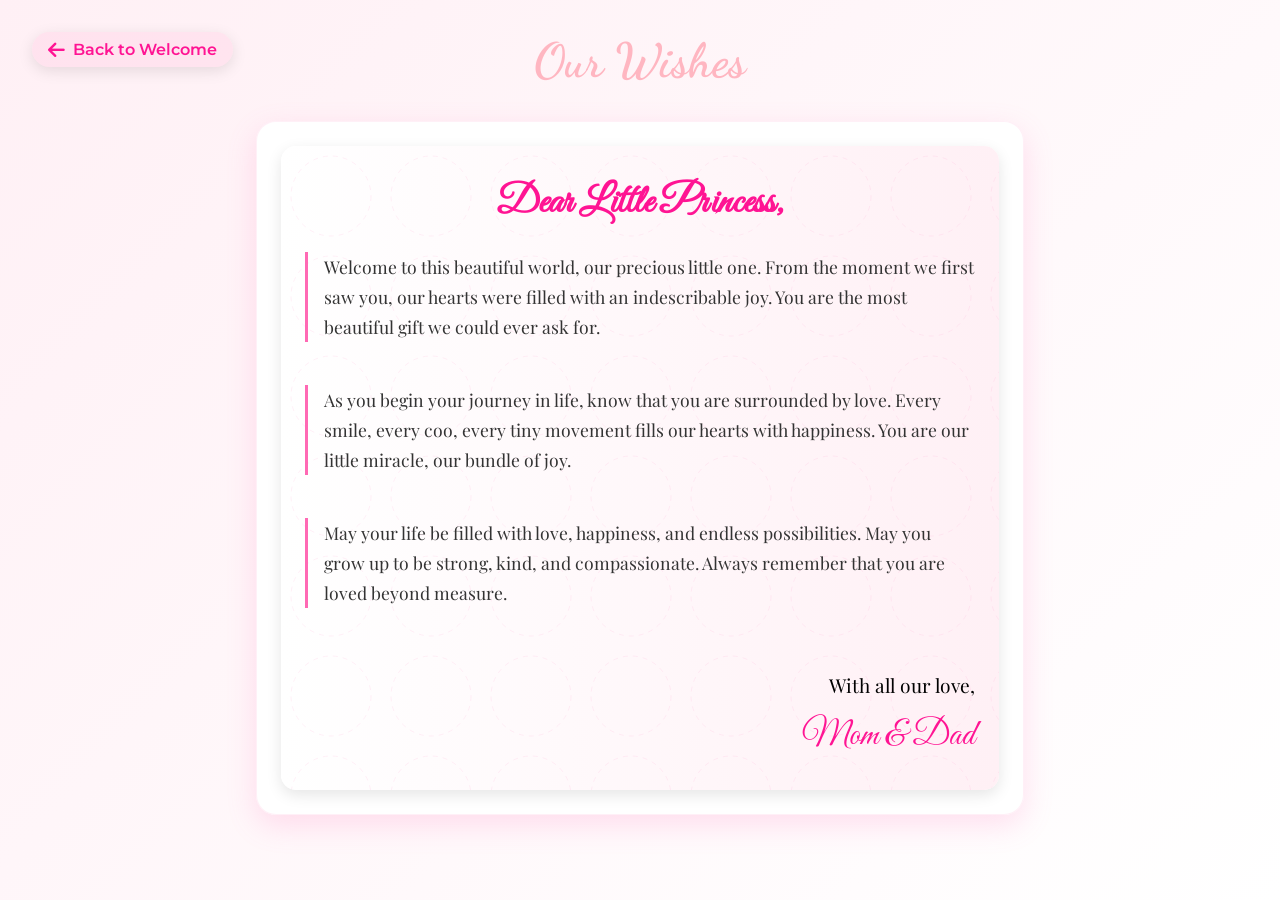
==== wishes.html @ c9c93df1 "fix" ====
<!DOCTYPE html>
<html lang="en">
<head>
    <meta charset="UTF-8">
    <meta name="viewport" content="width=device-width, initial-scale=1.0">
    <title>Our Wishes - Little Princess</title>
    <link rel="stylesheet" href="css/styles.css">
    <link href="https://fonts.googleapis.com/css2?family=Dancing+Script:wght@400;700&family=Great+Vibes&family=Montserrat:wght@300;400;600&family=Playfair+Display:wght@400;700&display=swap" rel="stylesheet">
    <link rel="stylesheet" href="https://cdnjs.cloudflare.com/ajax/libs/font-awesome/6.0.0/css/all.min.css">
</head>
<body>
    <div class="container">
        <div class="wishes-section">
            <div class="back-button">
                <a href="index.html">
                    <i class="fas fa-arrow-left"></i>
                    <span>Back to Welcome</span>
                </a>
            </div>
            <div class="wishes-header">
                <h2 class="section-title">Our Wishes</h2>
            </div>
            <div class="letter-container">
                <div class="letter">
                    <div class="letter-content">
                        <h2 class="letter-greeting">Dear Little Princess,</h2>
                        <div class="letter-text-container">
                            <p class="letter-text">Welcome to this beautiful world, our precious little one. From the moment we first saw you, our hearts were filled with an indescribable joy. You are the most beautiful gift we could ever ask for.</p>
                            <p class="letter-text">As you begin your journey in life, know that you are surrounded by love. Every smile, every coo, every tiny movement fills our hearts with happiness. You are our little miracle, our bundle of joy.</p>
                            <p class="letter-text">May your life be filled with love, happiness, and endless possibilities. May you grow up to be strong, kind, and compassionate. Always remember that you are loved beyond measure.</p>
                        </div>
                        <div class="letter-closing-container">
                            <p class="letter-closing">With all our love,</p>
                            <p class="letter-signature">Mom & Dad</p>
                        </div>
                    </div>
                </div>
            </div>
        </div>
    </div>
    
    <!-- Add celebration particles script -->
    <script src="js/script.js"></script>
</body>
</html>
---- css/styles.css ----
* {
    margin: 0;
    padding: 0;
    box-sizing: border-box;
}

:root {
    --primary-color: #ff69b4;
    --secondary-color: #ffb6c1;
    --accent-color: #ff1493;
    --text-color: #333;
    --light-pink: #fff0f5;
    --gradient-start: #ff69b4;
    --gradient-end: #ffb6c1;
}

body {
    margin: 0;
    padding: 0;
    font-family: 'Montserrat', sans-serif;
    background: linear-gradient(135deg, var(--light-pink), #fff);
    min-height: 100vh;
    overflow-x: hidden;
    position: relative;
}

/* Stars Background */
.stars, .twinkling {
    position: fixed;
    top: 0;
    left: 0;
    right: 0;
    bottom: 0;
    width: 100%;
    height: 100%;
    display: block;
    z-index: -1;
}

.stars {
    background: #000 url('https://www.transparenttextures.com/patterns/stardust.png') repeat;
    animation: moveStars 200s linear infinite;
}

.twinkling {
    background: transparent url('https://www.transparenttextures.com/patterns/twinkle.png') repeat;
    animation: moveTwinkling 100s linear infinite;
}

/* Sections */
.section {
    min-height: 100vh;
    padding: 4rem 2rem;
    display: flex;
    flex-direction: column;
    align-items: center;
    justify-content: center;
}

.section-title {
    font-family: 'Dancing Script', cursive;
    font-size: 3rem;
    color: var(--secondary-color);
    margin-bottom: 2rem;
    text-align: center;
}

/* Welcome Section */
.welcome-content {
    text-align: center;
    max-width: 800px;
    margin: 0 auto;
}

.welcome-header {
    margin-bottom: 3rem;
    position: relative;
}

.title {
    font-family: 'Playfair Display', serif;
    font-size: 4rem;
    color: var(--primary-color);
    margin-bottom: 1rem;
    text-shadow: 2px 2px 4px rgba(0, 0, 0, 0.1);
}

.subtitle {
    font-family: 'Dancing Script', cursive;
    font-size: 5rem;
    color: var(--secondary-color);
    margin-bottom: 2rem;
    text-shadow: 2px 2px 4px rgba(0, 0, 0, 0.1);
}

/* Improved Main Page Layout */
.summary-content {
    display: flex;
    align-items: center;
    justify-content: center;
    gap: 2rem;
    padding: 1.5rem;
    background: rgba(255, 255, 255, 0.7);
    border-radius: 15px;
    box-shadow: 0 5px 15px rgba(255, 105, 180, 0.1);
    margin-bottom: 2rem;
    flex-wrap: wrap;
}

.baby-icon {
    background: linear-gradient(135deg, var(--gradient-start), var(--gradient-end));
    width: 80px;
    height: 80px;
    border-radius: 50%;
    display: flex;
    align-items: center;
    justify-content: center;
    box-shadow: 0 5px 15px rgba(255, 105, 180, 0.3);
    animation: pulse 2s infinite;
}

.baby-icon i {
    font-size: 2.5rem;
    color: white;
}

.birth-details {
    display: flex;
    flex-direction: column;
    gap: 0.8rem;
}

.detail-item {
    display: flex;
    align-items: baseline;
    gap: 0.5rem;
    font-family: 'Montserrat', sans-serif;
}

.detail-label {
    font-weight: 600;
    color: var(--accent-color);
    font-size: 1.1rem;
}

.detail-value {
    font-size: 1.2rem;
    color: var(--text-color);
    font-weight: 500;
}

/* Blessings Section */
.blessings {
    display: flex;
    justify-content: center;
    gap: 2rem;
    margin: 3rem 0;
    flex-wrap: wrap;
}

.blessing-card {
    background: var(--accent-color);
    padding: 2rem;
    border-radius: 15px;
    text-align: center;
    max-width: 300px;
    transition: all 0.3s ease;
    position: relative;
    overflow: hidden;
}

.blessing-card:hover {
    transform: translateY(-5px);
    box-shadow: 0 10px 20px rgba(0, 0, 0, 0.1);
}

.blessing-card i {
    font-size: 2.5rem;
    color: var(--primary-color);
    margin-bottom: 1rem;
}

.blessing-card p {
    font-family: 'Dancing Script', cursive;
    font-size: 1.3rem;
    color: var(--secondary-color);
    line-height: 1.5;
}

/* Gallery Section */
.gallery-section {
    background: rgba(255, 255, 255, 0.9);
}

.photo-grid {
    display: grid;
    grid-template-columns: repeat(auto-fit, minmax(300px, 1fr));
    gap: 2rem;
    padding: 2rem;
    max-width: 1200px;
    margin: 0 auto;
}

.photo-wrapper {
    position: relative;
    width: 100%;
    height: 300px;
    overflow: hidden;
    border-radius: 15px;
    box-shadow: 0 10px 20px rgba(0, 0, 0, 0.1);
}

.photo-wrapper img {
    width: 100%;
    height: 100%;
    object-fit: cover;
    transition: transform 0.5s ease;
}

.photo-card:hover .photo-wrapper img {
    transform: scale(1.1);
}

.photo-card {
    position: relative;
    border-radius: 15px;
    overflow: hidden;
    cursor: pointer;
    transition: transform 0.3s ease, box-shadow 0.3s ease;
    box-shadow: 0 5px 15px rgba(0, 0, 0, 0.1);
}

.photo-card:hover {
    transform: translateY(-10px) scale(1.02);
    box-shadow: 0 12px 25px rgba(255, 105, 180, 0.3);
}

.photo-card img {
    width: 100%;
    height: 100%;
    object-fit: cover;
    display: block;
    transition: transform 0.3s ease;
}

.photo-card:hover img {
    transform: scale(1.1);
}

.photo-overlay {
    position: absolute;
    bottom: 0;
    left: 0;
    right: 0;
    background: linear-gradient(to top, rgba(0, 0, 0, 0.8), transparent);
    padding: 2rem;
    transform: translateY(100%);
    transition: transform 0.5s ease;
}

.photo-card:hover .photo-overlay {
    transform: translateY(0);
}

.photo-label {
    font-family: 'Great Vibes', cursive;
    font-size: 2rem;
    color: white;
    margin-bottom: 0.5rem;
}

.photo-description {
    font-family: 'Montserrat', sans-serif;
    font-size: 1.1rem;
    color: rgba(255, 255, 255, 0.9);
}

/* Wishes Section */
.wishes-container {
    display: grid;
    grid-template-columns: repeat(auto-fit, minmax(300px, 1fr));
    gap: 2rem;
    width: 100%;
    max-width: 1200px;
    margin: 0 auto;
}

.wish-card {
    background: white;
    padding: 2rem;
    border-radius: 15px;
    box-shadow: 0 10px 20px rgba(0, 0, 0, 0.1);
    transition: transform 0.3s ease;
}

.wish-card:hover {
    transform: translateY(-10px);
}

.wish-text {
    font-size: 1.2rem;
    margin-bottom: 1rem;
    font-style: italic;
}

.wish-author {
    text-align: right;
    color: var(--primary-color);
    font-weight: bold;
}

.add-wish {
    margin-top: 2rem;
    width: 100%;
    max-width: 600px;
}

.add-wish textarea,
.add-wish input {
    width: 100%;
    padding: 1rem;
    margin-bottom: 1rem;
    border: 2px solid var(--primary-color);
    border-radius: 10px;
    font-family: inherit;
}

.submit-btn {
    background: var(--primary-color);
    color: white;
    border: none;
    padding: 1rem 2rem;
    border-radius: 25px;
    cursor: pointer;
    transition: all 0.3s ease;
}

.submit-btn:hover {
    background: var(--secondary-color);
    transform: scale(1.05);
}

/* Animations */
@keyframes moveStars {
    from { background-position: 0 0; }
    to { background-position: -10000px 5000px; }
}

@keyframes moveTwinkling {
    from { background-position: 0 0; }
    to { background-position: -10000px 5000px; }
}

@keyframes fadeInDown {
    to {
        opacity: 1;
        transform: translateY(0);
    }
}

@keyframes scaleIn {
    to {
        opacity: 1;
        transform: scale(1);
    }
}

/* Floating Hearts */
.floating-hearts {
    position: fixed;
    top: 0;
    left: 0;
    width: 100%;
    height: 100%;
    pointer-events: none;
    z-index: -1;
}

.heart {
    position: absolute;
    width: 20px;
    height: 20px;
    background: var(--primary-color);
    transform: rotate(45deg);
    animation: floatHeart 15s linear infinite;
}

.heart:before,
.heart:after {
    content: '';
    width: 20px;
    height: 20px;
    background: var(--primary-color);
    border-radius: 50%;
    position: absolute;
}

.heart:before {
    left: -10px;
}

.heart:after {
    top: -10px;
}

@keyframes floatHeart {
    0% {
        transform: rotate(45deg) translateY(100vh) scale(0);
        opacity: 0;
    }
    20% {
        opacity: 1;
    }
    100% {
        transform: rotate(45deg) translateY(-100px) scale(1);
        opacity: 0;
    }
}

/* Navigation Cards */
.navigation-section {
    padding: 2rem;
}

.navigation-cards {
    display: flex;
    justify-content: center;
    gap: 2rem;
    margin-top: 2rem;
}

.nav-card {
    background: white;
    padding: 2rem;
    border-radius: 15px;
    box-shadow: 0 10px 20px rgba(0, 0, 0, 0.1);
    text-align: center;
    cursor: pointer;
    transition: all 0.3s ease;
    width: 200px;
}

.nav-card:hover {
    transform: translateY(-10px);
    background: var(--accent-color);
}

.nav-card i {
    font-size: 2.5rem;
    color: var(--primary-color);
    margin-bottom: 1rem;
}

.nav-card h3 {
    font-family: 'Dancing Script', cursive;
    color: var(--secondary-color);
    font-size: 1.5rem;
}

/* Back Button */
.back-button {
    position: fixed;
    top: 2rem;
    left: 2rem;
    z-index: 100;
}

.back-button a {
    display: flex;
    align-items: center;
    gap: 0.5rem;
    padding: 1rem 2rem;
    background: var(--primary-color);
    color: white;
    border-radius: 50px;
    text-decoration: none;
    font-family: 'Montserrat', sans-serif;
    font-weight: 600;
    transition: all 0.3s ease;
    box-shadow: 0 4px 15px rgba(0, 0, 0, 0.1);
}

.back-button a:hover {
    transform: translateX(-5px);
    background: var(--secondary-color);
}

.back-button i {
    font-size: 1.2rem;
}

/* Section Visibility */
.hidden {
    display: none;
}

/* Adjust Wishes Container */
.wishes-container {
    max-width: 600px;
    margin: 0 auto;
}

/* Main Card */
.main-card {
    background: rgba(255, 255, 255, 0.95);
    border-radius: 20px;
    box-shadow: 0 10px 30px rgba(255, 105, 180, 0.2);
    padding: 2rem;
    margin: 2rem auto;
    max-width: 800px;
    position: relative;
    z-index: 2;
    backdrop-filter: blur(10px);
    border: 1px solid rgba(255, 105, 180, 0.1);
    animation: fadeIn 1s ease-out;
}

@keyframes fadeIn {
    from {
        opacity: 0;
        transform: translateY(20px);
    }
    to {
        opacity: 1;
        transform: translateY(0);
    }
}

.card-header {
    background: linear-gradient(135deg, var(--gradient-start), var(--gradient-end));
    padding: 2rem;
    border-radius: 15px;
    text-align: center;
    margin-bottom: 2rem;
    position: relative;
    overflow: hidden;
}

.card-header::before {
    display: none;
}

.card-header .title {
    font-family: 'Great Vibes', cursive;
    font-size: 3.5rem;
    margin-bottom: 0.5rem;
    text-shadow: 2px 2px 4px rgba(0, 0, 0, 0.2);
}

.card-header .subtitle {
    font-family: 'Dancing Script', cursive;
    font-size: 2.5rem;
    opacity: 0.9;
}

.card-content {
    padding: 2rem;
}

/* Summary Section */
.summary-section {
    display: flex;
    align-items: center;
    gap: 2rem;
    padding: 2rem;
    background: var(--accent-color);
    border-radius: 20px;
    margin-bottom: 2rem;
}

.summary-icon {
    background: white;
    width: 80px;
    height: 80px;
    border-radius: 50%;
    display: flex;
    align-items: center;
    justify-content: center;
    box-shadow: 0 5px 15px rgba(0, 0, 0, 0.1);
}

.summary-icon i {
    font-size: 2.5rem;
    color: var(--primary-color);
}

.summary-details h3 {
    font-family: 'Great Vibes', cursive;
    font-size: 2rem;
    color: var(--primary-color);
    margin-bottom: 0.5rem;
}

.summary-details p {
    font-family: 'Montserrat', sans-serif;
    font-size: 1.2rem;
    color: var(--text-color);
    margin: 0.3rem 0;
}

/* Navigation Buttons */
.navigation-buttons {
    display: flex;
    justify-content: center;
    gap: 2rem;
    margin-top: 2rem;
}

.nav-button {
    background: linear-gradient(135deg, var(--gradient-start), var(--gradient-end));
    color: white;
    padding: 1rem 2rem;
    border-radius: 50px;
    text-decoration: none;
    font-weight: 600;
    transition: all 0.3s ease;
    display: flex;
    align-items: center;
    gap: 0.5rem;
    box-shadow: 0 4px 15px rgba(255, 105, 180, 0.3);
    animation: bounce 2s infinite;
}

@keyframes bounce {
    0%, 100% {
        transform: translateY(0);
    }
    50% {
        transform: translateY(-5px);
    }
}

.nav-button:hover {
    transform: translateY(-3px);
    box-shadow: 0 6px 20px rgba(255, 105, 180, 0.4);
}

/* Page-specific styles */
.welcome-section {
    min-height: 100vh;
    display: flex;
    flex-direction: column;
    justify-content: center;
    align-items: center;
    padding: 2rem;
}

.photo-gallery {
    min-height: 100vh;
    padding: 6rem 2rem 2rem;
}

.wishes-section {
    padding: 2rem;
    max-width: 800px;
    margin: 0 auto;
    position: relative;
    z-index: 2;
}

.letter-container {
    background: rgba(255, 255, 255, 0.95);
    border-radius: 20px;
    padding: 2rem;
    box-shadow: 0 10px 30px rgba(255, 105, 180, 0.2);
    backdrop-filter: blur(10px);
    border: 1px solid rgba(255, 105, 180, 0.1);
    animation: slideIn 1s ease-out;
}

@keyframes slideIn {
    from {
        opacity: 0;
        transform: translateX(-20px);
    }
    to {
        opacity: 1;
        transform: translateX(0);
    }
}

.letter {
    background: linear-gradient(to right, #fff, var(--light-pink));
    padding: 2rem;
    border-radius: 15px;
    box-shadow: 0 5px 15px rgba(0, 0, 0, 0.1);
    position: relative;
    overflow: hidden;
}

.letter::before {
    content: '';
    position: absolute;
    top: 0;
    left: 0;
    width: 100%;
    height: 100%;
    background: url('data:image/svg+xml,<svg xmlns="http://www.w3.org/2000/svg" width="100" height="100" viewBox="0 0 100 100"><circle cx="50" cy="50" r="40" fill="none" stroke="%23ff69b4" stroke-width="1" stroke-dasharray="5,5"/></svg>');
    opacity: 0.1;
    animation: rotate 20s linear infinite;
}

.letter-greeting {
    font-family: 'Great Vibes', cursive;
    color: var(--accent-color);
    font-size: 2.5rem;
    margin-bottom: 2rem;
    text-align: center;
    animation: fadeIn 1s ease-out;
}

.letter-text {
    font-family: 'Playfair Display', serif;
    font-size: 1.2rem;
    line-height: 1.8;
    color: var(--text-color);
    margin-bottom: 1.5rem;
    position: relative;
    padding-left: 1rem;
    border-left: 3px solid var(--primary-color);
    animation: fadeIn 1s ease-out 0.3s backwards;
}

.letter-closing-container {
    text-align: right;
    margin-top: 2rem;
    animation: fadeIn 1s ease-out 0.6s backwards;
}

.letter-signature {
    font-family: 'Dancing Script', cursive;
    font-size: 2rem;
    color: var(--accent-color);
    margin-top: 1rem;
}

/* Improved Wishes Page Layout */
.wishes-header {
    text-align: center;
    margin-bottom: 1.5rem;
}

.wishes-section {
    padding: 2rem 1rem;
}

.letter-container {
    margin: 0 auto;
    padding: 1.5rem;
}

.letter {
    padding: 2rem 1.5rem;
}

.letter-greeting {
    margin-bottom: 1.5rem;
}

.letter-text-container {
    display: flex;
    flex-direction: column;
    gap: 1.2rem;
}

.letter-text {
    padding-left: 1rem;
    font-size: 1.1rem;
    line-height: 1.7;
}

.letter-closing-container {
    margin-top: 2.5rem;
    text-align: right;
}

.letter-closing {
    font-family: 'Playfair Display', serif;
    font-size: 1.2rem;
    margin-bottom: 0.5rem;
}

.letter-signature {
    font-family: 'Great Vibes', cursive;
    font-size: 2.2rem;
    color: var(--accent-color);
}

/* Navigation Buttons Enhancement */
.nav-buttons {
    display: flex;
    justify-content: center;
    gap: 1rem;
    margin-top: 2rem;
}

.nav-button {
    background: linear-gradient(135deg, var(--gradient-start), var(--gradient-end));
    color: white;
    padding: 1rem 2rem;
    border-radius: 50px;
    text-decoration: none;
    font-weight: 600;
    transition: all 0.3s ease;
    display: flex;
    align-items: center;
    gap: 0.5rem;
    box-shadow: 0 4px 15px rgba(255, 105, 180, 0.3);
    animation: bounce 2s infinite;
}

@keyframes bounce {
    0%, 100% {
        transform: translateY(0);
    }
    50% {
        transform: translateY(-5px);
    }
}

.nav-button:hover {
    transform: translateY(-3px);
    box-shadow: 0 6px 20px rgba(255, 105, 180, 0.4);
}

/* Back Button Enhancement */
.back-button {
    margin-bottom: 2rem;
}

.back-button a {
    display: inline-flex;
    align-items: center;
    gap: 0.5rem;
    color: var(--accent-color);
    text-decoration: none;
    font-weight: 600;
    transition: all 0.3s ease;
    padding: 0.5rem 1rem;
    border-radius: 50px;
    background: rgba(255, 105, 180, 0.1);
}

.back-button a:hover {
    background: rgba(255, 105, 180, 0.2);
    transform: translateX(-5px);
}

/* Responsive Design */
@media (max-width: 768px) {
    /* General mobile improvements */
    body {
        background: linear-gradient(145deg, var(--light-pink), #fff);
    }
    
    .container {
        padding: 0;
    }
    
    /* Make cards fit better on mobile */
    .main-card, .wishes-section, .letter-container {
        margin: 1rem;
        padding: 1rem;
        border-radius: 15px;
        box-shadow: 0 5px 20px rgba(255, 105, 180, 0.3);
    }
    
    /* Header improvements for mobile */
    .card-header {
        padding: 1.5rem 1rem;
        border-radius: 10px;
        margin-bottom: 1.5rem;
    }
    
    .card-header .title {
        font-size: 2.2rem;
        line-height: 1.2;
    }
    
    .card-header .subtitle {
        font-size: 1.8rem;
    }
    
    /* Photo gallery mobile improvements */
    .photo-gallery {
        padding: 0 0 2rem;
    }
    
    .photo-grid {
        grid-template-columns: 1fr;
        gap: 1.5rem;
        padding: 1rem;
    }
    
    .photo-card {
        margin-bottom: 0;
        transform: none !important;
        box-shadow: 0 8px 25px rgba(255, 105, 180, 0.2);
    }
    
    .photo-wrapper {
        height: auto;
        max-height: 350px;
    }
    
    .photo-overlay {
        position: relative;
        transform: translateY(0);
        background: white;
        color: var(--text-color);
        padding: 1rem;
        border-radius: 0 0 15px 15px;
        border-top: 3px solid var(--primary-color);
    }
    
    .photo-label {
        color: var(--accent-color);
        font-size: 1.8rem;
        text-align: center;
        margin-bottom: 0.5rem;
    }
    
    .photo-description {
        color: var(--text-color);
        text-align: center;
        font-size: 1rem;
    }
    
    .section-title {
        font-size: 2.5rem;
        margin: 1rem 0 1.5rem;
        text-align: center;
        color: var(--accent-color);
    }
    
    .back-button {
        position: relative;
        top: 0;
        left: 0;
        margin: 1rem;
    }
}

/* Celebration Particles */
.particles {
    position: fixed;
    top: 0;
    left: 0;
    width: 100%;
    height: 100%;
    pointer-events: none;
    z-index: 1;
    overflow: hidden;
}

.particle {
    position: absolute;
    width: 8px;
    height: 8px;
    background: var(--primary-color);
    border-radius: 50%;
    opacity: 0.6;
    animation: fall 8s linear infinite;
    transform: translateY(-100vh);
}

@keyframes fall {
    0% {
        transform: translateY(-100vh) translateX(0);
        opacity: 0;
    }
    10% {
        opacity: 0.8;
    }
    90% {
        opacity: 0.8;
    }
    100% {
        transform: translateY(100vh) translateX(100px);
        opacity: 0;
    }
}

/* Ensure content stays above particles */
.main-card, .wishes-section, .gallery-section {
    position: relative;
    z-index: 2;
}

/* Fullscreen Modal for Gallery */
.modal {
    display: none;
    position: fixed;
    top: 0;
    left: 0;
    width: 100%;
    height: 100%;
    background-color: rgba(0, 0, 0, 0.9);
    z-index: 1000;
    justify-content: center;
    align-items: center;
    opacity: 0;
    transition: opacity 0.3s ease;
}

.modal.show {
    display: flex;
    opacity: 1;
}

.modal-content {
    position: relative;
    max-width: 90%;
    max-height: 90vh;
    margin: auto;
    display: flex;
    flex-direction: column;
    transition: transform 0.3s ease;
    transform: scale(0.95);
    animation: scaleIn 0.3s forwards;
}

@keyframes scaleIn {
    to {
        transform: scale(1);
    }
}

.modal-content img {
    max-width: 100%;
    max-height: 70vh;
    object-fit: contain;
    border-radius: 10px;
    box-shadow: 0 5px 20px rgba(0, 0, 0, 0.3);
}

.modal-caption {
    background: linear-gradient(135deg, var(--gradient-start), var(--gradient-end));
    color: white;
    padding: 15px 20px;
    border-radius: 0 0 10px 10px;
    margin-top: -5px;
    text-align: center;
}

.modal-caption h3 {
    font-family: 'Great Vibes', cursive;
    font-size: 2.5rem;
    margin-bottom: 10px;
}

.modal-caption p {
    font-family: 'Montserrat', sans-serif;
    font-size: 1.1rem;
    line-height: 1.5;
}

.close {
    position: absolute;
    top: -40px;
    right: 0;
    color: white;
    font-size: 35px;
    font-weight: bold;
    cursor: pointer;
    z-index: 1001;
    transition: transform 0.3s ease;
}

.close:hover {
    transform: rotate(90deg);
}

/* Mobile-specific Adjustments */
@media (max-width: 768px) {
    .modal-content {
        max-width: 95%;
    }
    
    .modal-content img {
        max-height: 60vh;
    }
    
    .modal-caption {
        padding: 10px;
    }
    
    .modal-caption h3 {
        font-size: 1.8rem;
    }
    
    .modal-caption p {
        font-size: 0.9rem;
    }
    
    .close {
        top: -30px;
        right: 0;
        font-size: 30px;
    }
}

/* Enhanced Animations and Effects */
.photo-wrapper::after {
    content: '';
    position: absolute;
    top: 0;
    left: 0;
    width: 100%;
    height: 100%;
    background: radial-gradient(circle at center, transparent 60%, rgba(255, 105, 180, 0.2));
    opacity: 0;
    transition: opacity 0.3s ease;
    pointer-events: none;
}

.photo-card:hover .photo-wrapper::after {
    opacity: 1;
}

/* Enhanced Full Screen Modal */
.modal.show {
    animation: fadeInBlur 0.3s forwards;
}

@keyframes fadeInBlur {
    from {
        opacity: 0;
        backdrop-filter: blur(0);
    }
    to {
        opacity: 1;
        backdrop-filter: blur(5px);
    }
}

.modal-content {
    transform: scale(0.9) translateY(20px);
    transition: transform 0.3s cubic-bezier(0.18, 0.89, 0.32, 1.28);
}

.modal.show .modal-content {
    transform: scale(1) translateY(0);
}

.modal-content img {
    border-radius: 10px 10px 0 0;
    transition: transform 0.5s ease;
}

.modal-caption {
    background: linear-gradient(135deg, var(--gradient-start), var(--gradient-end));
    padding: 15px 20px;
    border-radius: 0 0 10px 10px;
    position: relative;
    z-index: 1;
}

.modal-caption::before {
    content: '';
    position: absolute;
    top: 0;
    left: 0;
    width: 100%;
    height: 100%;
    background: url('data:image/svg+xml,<svg xmlns="http://www.w3.org/2000/svg" width="20" height="20" viewBox="0 0 20 20"><circle cx="10" cy="10" r="8" fill="none" stroke="white" stroke-width="0.5" stroke-opacity="0.2"/></svg>');
    opacity: 0.2;
    z-index: -1;
}

/* Touch-specific styles for mobile */
@media (hover: none) {
    .photo-overlay {
        transform: translateY(0);
        height: auto;
        max-height: 40%;
        bottom: 0;
    }
    
    .photo-card:active {
        transform: scale(0.98);
    }
}

/* Mobile Notice */
.mobile-notice {
    background: rgba(255, 105, 180, 0.1);
    border-radius: 10px;
    padding: 0.8rem 1rem;
    margin: 0 1rem 1.5rem;
    text-align: center;
    display: none;
}

.mobile-notice p {
    color: var(--accent-color);
    font-size: 0.9rem;
    margin: 0;
    display: flex;
    align-items: center;
    justify-content: center;
    gap: 0.5rem;
}

.mobile-notice i {
    font-size: 1.1rem;
}

/* Expand Icon for Photos */
.photo-icon {
    position: absolute;
    top: 10px;
    right: 10px;
    background: rgba(255, 255, 255, 0.7);
    width: 35px;
    height: 35px;
    border-radius: 50%;
    display: flex;
    align-items: center;
    justify-content: center;
    opacity: 0;
    transform: scale(0.8);
    transition: all 0.3s ease;
    z-index: 5;
}

.photo-icon i {
    color: var(--accent-color);
    font-size: 1rem;
}

.photo-card:hover .photo-icon {
    opacity: 1;
    transform: scale(1);
}

/* Heartbeat animation for modal images */
@keyframes heartbeat {
    0% {
        transform: scale(1);
    }
    5% {
        transform: scale(1.05);
    }
    10% {
        transform: scale(1);
    }
    15% {
        transform: scale(1.05);
    }
    20% {
        transform: scale(1);
    }
    100% {
        transform: scale(1);
    }
}

.modal-content img:hover {
    animation: heartbeat 2s ease-in-out;
}

/* Mobile-specific styles */
@media (max-width: 768px) {
    .mobile-notice {
        display: block;
    }
    
    .photo-icon {
        opacity: 0.8;
        transform: scale(1);
    }
    
    /* Better transitions on mobile */
    .photo-card {
        transition: transform 0.2s ease;
    }
    
    .photo-card:active {
        transform: scale(0.97);
    }
    
    .modal-content {
        margin: 0 0.5rem;
        max-width: calc(100% - 1rem);
        transition: transform 0.25s cubic-bezier(0.18, 0.89, 0.32, 1.28);
    }
}

/* Loading Indicator */
.loading-indicator {
    position: absolute;
    top: 50%;
    left: 50%;
    transform: translate(-50%, -50%);
    color: var(--accent-color);
    font-size: 2rem;
    z-index: 5;
    background: rgba(255, 255, 255, 0.7);
    width: 50px;
    height: 50px;
    border-radius: 50%;
    display: flex;
    align-items: center;
    justify-content: center;
    box-shadow: 0 0 10px rgba(0, 0, 0, 0.1);
    animation: pulse 1.5s infinite;
}

@keyframes pulse {
    0% {
        transform: translate(-50%, -50%) scale(1);
        opacity: 1;
    }
    50% {
        transform: translate(-50%, -50%) scale(1.1);
        opacity: 0.8;
    }
    100% {
        transform: translate(-50%, -50%) scale(1);
        opacity: 1;
    }
}

.photo-wrapper img {
    transition: opacity 0.3s ease;
}

.modal-content img {
    transition: opacity 0.3s ease, transform 0.5s ease;
}

/* Better Mobile Styling */
@media (max-width: 768px) {
    /* Improved main page for mobile */
    .main-card {
        margin: 1rem;
        padding: 1.2rem;
        border-radius: 15px;
    }
    
    .card-header {
        padding: 1.5rem 1rem;
        margin-bottom: 1.5rem;
    }
    
    .card-header .title {
        font-size: 2.2rem;
        margin-bottom: 0.5rem;
    }
    
    .card-header .subtitle {
        font-size: 1.5rem;
    }
    
    .summary-content {
        flex-direction: column;
        padding: 1.2rem;
        gap: 1.5rem;
        text-align: center;
    }
    
    .baby-icon {
        margin: 0 auto;
    }
    
    .birth-details {
        width: 100%;
    }
    
    .detail-item {
        justify-content: space-between;
        border-bottom: 1px dashed rgba(255, 105, 180, 0.2);
        padding-bottom: 0.8rem;
    }
    
    .detail-item:last-child {
        border-bottom: none;
    }
    
    .nav-buttons {
        flex-direction: column;
        gap: 1rem;
    }
    
    .nav-button {
        width: 100%;
        justify-content: center;
        padding: 0.9rem 1rem;
    }
    
    /* Improved wishes page for mobile */
    .wishes-section {
        padding: 1rem;
    }
    
    .letter-container {
        padding: 1rem;
    }
    
    .letter {
        padding: 1.5rem 1rem;
    }
    
    .letter-greeting {
        font-size: 2rem;
        margin-bottom: 1.5rem;
    }
    
    .letter-text {
        font-size: 1rem;
        padding-left: 0.8rem;
    }
    
    .letter-text-container {
        gap: 1rem;
    }
    
    .letter-closing-container {
        margin-top: 2rem;
    }
    
    .letter-closing {
        font-size: 1.1rem;
    }
    
    .letter-signature {
        font-size: 1.8rem;
    }
    
    .back-button {
        margin: 1rem 0;
    }
    
    .section-title {
        font-size: 2.2rem;
        margin-bottom: 1rem;
    }
}

/* Enhanced Main Page Styles */
.sparkles {
    position: fixed;
    top: 0;
    left: 0;
    width: 100%;
    height: 100%;
    pointer-events: none;
    z-index: 0;
    background: url('data:image/svg+xml,<svg xmlns="http://www.w3.org/2000/svg" width="100" height="100" viewBox="0 0 100 100"><path d="M50 40 L52 50 L62 52 L52 54 L50 64 L48 54 L38 52 L48 50 Z" fill="%23ffb6c1" stroke="none" opacity="0.6" /></svg>') repeat;
    animation: floatBg 60s linear infinite;
}

@keyframes floatBg {
    from { background-position: 0 0; }
    to { background-position: 1000px 1000px; }
}

.floating-hearts {
    position: fixed;
    top: 0;
    left: 0;
    width: 100%;
    height: 100%;
    pointer-events: none;
    z-index: 0;
    opacity: 0.7;
}

.main-card {
    background: rgba(255, 255, 255, 0.92);
    border-radius: 20px;
    box-shadow: 0 20px 50px rgba(255, 105, 180, 0.3);
    padding: 2rem;
    margin: 2rem auto;
    max-width: 800px;
    position: relative;
    z-index: 2;
    backdrop-filter: blur(10px);
    border: 1px solid rgba(255, 255, 255, 0.5);
    transform: translateY(30px);
    opacity: 0;
    animation: fadeInUp 1.2s forwards 0.3s cubic-bezier(0.19, 1, 0.22, 1);
    overflow: visible;
}

@keyframes fadeInUp {
    from {
        opacity: 0;
        transform: translateY(30px);
    }
    to {
        opacity: 1;
        transform: translateY(0);
    }
}

/* Ribbon */
.ribbon-container {
    position: absolute;
    top: -15px;
    right: -15px;
    overflow: visible;
    z-index: 100;
}

.ribbon {
    background: linear-gradient(135deg, #ff69b4, #ff1493);
    color: white;
    font-family: 'Great Vibes', cursive;
    font-size: 1.2rem;
    padding: 0.6rem 1.5rem;
    position: relative;
    box-shadow: 0 5px 10px rgba(0, 0, 0, 0.2);
    text-shadow: 1px 1px 1px rgba(0, 0, 0, 0.2);
    z-index: 100;
    transform: rotate(45deg);
    animation: pulse 3s infinite;
}

.card-header {
    background: linear-gradient(135deg, #ffdde1, #ee9ca7);
    padding: 2rem;
    border-radius: 15px;
    text-align: center;
    margin-bottom: 2rem;
    position: relative;
    overflow: hidden;
    box-shadow: 0 5px 20px rgba(255, 105, 180, 0.3);
}

.card-header::before {
    content: '';
    position: absolute;
    top: 0;
    left: 0;
    width: 100%;
    height: 100%;
    background: url('data:image/svg+xml,<svg xmlns="http://www.w3.org/2000/svg" width="40" height="40" viewBox="0 0 40 40"><circle cx="20" cy="20" r="1" fill="%23ffffff" opacity="0.3"/></svg>') repeat;
    animation: slideBackground 40s linear infinite;
    pointer-events: none;
}

@keyframes slideBackground {
    from { background-position: 0 0; }
    to { background-position: 1000px 1000px; }
}

.header-decorations {
    display: flex;
    justify-content: center;
    gap: 1.5rem;
    margin: 0.8rem 0;
}

.decoration-item {
    font-size: 1.5rem;
    color: white;
    animation: twinkle 3s infinite;
    opacity: 0.8;
}

.decoration-item:nth-child(2) {
    animation-delay: 0.5s;
}

.decoration-item:nth-child(3) {
    animation-delay: 1s;
}

@keyframes twinkle {
    0%, 100% {
        opacity: 0.8;
        transform: scale(1);
    }
    50% {
        opacity: 1;
        transform: scale(1.2);
    }
}

.card-header .title {
    font-family: 'Great Vibes', cursive;
    font-size: 3.8rem;
    color: white;
    margin-bottom: 0.8rem;
    text-shadow: 2px 2px 8px rgba(0, 0, 0, 0.2);
    animation: glow 3s infinite;
}

@keyframes glow {
    0%, 100% {
        text-shadow: 0 0 5px rgba(255, 255, 255, 0.8), 0 0 10px rgba(255, 255, 255, 0.5);
    }
    50% {
        text-shadow: 0 0 15px rgba(255, 255, 255, 0.8), 0 0 25px rgba(255, 255, 255, 0.5);
    }
}

.card-header .subtitle {
    font-family: 'Dancing Script', cursive;
    font-size: 2.5rem;
    color: white;
    opacity: 0.9;
    text-shadow: 1px 1px 4px rgba(0, 0, 0, 0.2);
}

/* Baby Portrait */
.baby-portrait {
    margin: 2rem auto;
    text-align: center;
    max-width: 300px;
}

.portrait-frame {
    position: relative;
    width: 100%;
    height: 300px;
    border-radius: 50%;
    overflow: hidden;
    box-shadow: 0 15px 35px rgba(255, 105, 180, 0.4);
    border: 8px solid white;
    animation: float 6s infinite ease-in-out;
}

@keyframes float {
    0%, 100% {
        transform: translateY(0);
    }
    50% {
        transform: translateY(-10px);
    }
}

.portrait-frame img {
    width: 100%;
    height: 100%;
    object-fit: cover;
    transition: transform 0.5s ease;
}

.portrait-frame:hover img {
    transform: scale(1.05);
}

.portrait-frame::after {
    content: '';
    position: absolute;
    top: 0;
    left: 0;
    width: 100%;
    height: 100%;
    background: radial-gradient(circle at 30% 30%, transparent 0%, rgba(255, 255, 255, 0.2) 10%, transparent 60%);
    pointer-events: none;
}

/* Birth Details */
.summary-content {
    display: flex;
    align-items: center;
    justify-content: center;
    gap: 2rem;
    padding: 2rem;
    background: rgba(255, 255, 255, 0.7);
    border-radius: 15px;
    box-shadow: 0 8px 25px rgba(255, 105, 180, 0.15);
    margin: 0 auto 2rem;
    max-width: 90%;
    position: relative;
    backdrop-filter: blur(5px);
    border: 1px solid rgba(255, 255, 255, 0.6);
    transform: translateY(20px);
    opacity: 0;
    animation: fadeIn 0.8s forwards 0.6s;
}

.baby-icon {
    background: linear-gradient(135deg, var(--gradient-start), var(--gradient-end));
    width: 90px;
    height: 90px;
    border-radius: 50%;
    display: flex;
    align-items: center;
    justify-content: center;
    box-shadow: 0 10px 20px rgba(255, 105, 180, 0.3);
    animation: pulse 3s infinite;
    position: relative;
}

.baby-icon::after {
    content: '';
    position: absolute;
    top: -10px;
    left: -10px;
    right: -10px;
    bottom: -10px;
    border-radius: 50%;
    border: 2px dashed rgba(255, 255, 255, 0.5);
    animation: rotate 20s linear infinite;
}

@keyframes rotate {
    from { transform: rotate(0deg); }
    to { transform: rotate(360deg); }
}

.baby-icon i {
    font-size: 3rem;
    color: white;
    text-shadow: 1px 1px 2px rgba(0, 0, 0, 0.2);
}

.birth-details {
    display: flex;
    flex-direction: column;
    gap: 1rem;
}

.detail-item {
    display: flex;
    align-items: baseline;
    gap: 0.5rem;
    font-family: 'Montserrat', sans-serif;
    transition: all 0.3s ease;
    transform: translateX(20px);
    opacity: 0;
    animation: slideIn 0.5s forwards;
}

.detail-item:nth-child(1) { animation-delay: 0.8s; }
.detail-item:nth-child(2) { animation-delay: 1s; }
.detail-item:nth-child(3) { animation-delay: 1.2s; }

@keyframes slideIn {
    to {
        transform: translateX(0);
        opacity: 1;
    }
}

.detail-label {
    font-weight: 600;
    color: var(--accent-color);
    font-size: 1.2rem;
}

.detail-value {
    font-size: 1.3rem;
    color: var(--text-color);
    font-weight: 500;
}

/* Quote */
.celebration-quote {
    margin: 2rem auto;
    text-align: center;
    max-width: 600px;
    opacity: 0;
    transform: scale(0.9);
    animation: scaleIn 0.8s forwards 1.4s;
}

.celebration-quote blockquote {
    font-family: 'Playfair Display', serif;
    font-size: 1.6rem;
    color: var(--accent-color);
    font-style: italic;
    position: relative;
    padding: 0 2rem;
}

.celebration-quote blockquote::before,
.celebration-quote blockquote::after {
    content: '"';
    font-family: 'Georgia', serif;
    font-size: 3rem;
    color: rgba(255, 105, 180, 0.3);
    position: absolute;
    line-height: 0;
}

.celebration-quote blockquote::before {
    left: 0;
    top: 1rem;
}

.celebration-quote blockquote::after {
    right: 0;
    bottom: 0;
    transform: rotate(180deg);
}

/* Navigation Buttons */
.nav-buttons {
    display: flex;
    justify-content: center;
    gap: 2rem;
    margin-top: 3rem;
    opacity: 0;
    transform: translateY(20px);
    animation: fadeInUp 0.8s forwards 1.6s;
}

.nav-button {
    position: relative;
    padding: 1rem 2.5rem;
    border-radius: 50px;
    text-decoration: none;
    font-weight: 600;
    transition: all 0.3s ease;
    display: flex;
    align-items: center;
    gap: 0.8rem;
    overflow: hidden;
    z-index: 1;
}

.gallery-btn {
    background: linear-gradient(135deg, #00c6ff, #0072ff);
    color: white;
    box-shadow: 0 10px 20px rgba(0, 114, 255, 0.3);
}

.wishes-btn {
    background: linear-gradient(135deg, #ff6a88, #ff99ac);
    color: white;
    box-shadow: 0 10px 20px rgba(255, 106, 136, 0.3);
}

.nav-button::before {
    content: '';
    position: absolute;
    top: 0;
    left: 0;
    width: 100%;
    height: 100%;
    background: linear-gradient(135deg, rgba(255, 255, 255, 0.1), rgba(255, 255, 255, 0));
    transform: translateX(-100%);
    transition: transform 0.6s ease;
    z-index: -1;
}

.nav-button:hover::before {
    transform: translateX(0);
}

.nav-button:hover {
    transform: translateY(-5px);
}

.nav-button i {
    font-size: 1.3rem;
}

/* Media Queries for Main Page */
@media (max-width: 768px) {
    .main-card {
        margin: 1.5rem;
        padding: 1.5rem;
    }
    
    .ribbon {
        font-size: 1rem;
        padding: 0.5rem 1.2rem;
    }
    
    .card-header {
        padding: 1.5rem 1rem;
    }
    
    .card-header .title {
        font-size: 2.8rem;
    }
    
    .card-header .subtitle {
        font-size: 1.8rem;
    }
    
    .header-decorations {
        gap: 1rem;
    }
    
    .decoration-item {
        font-size: 1.2rem;
    }
    
    .portrait-frame {
        height: 250px;
        border-width: 6px;
    }
    
    .summary-content {
        flex-direction: column;
        padding: 1.5rem;
        gap: 1.5rem;
    }
    
    .baby-icon {
        width: 80px;
        height: 80px;
    }
    
    .baby-icon i {
        font-size: 2.5rem;
    }
    
    .detail-item {
        justify-content: space-between;
        border-bottom: 1px dashed rgba(255, 105, 180, 0.2);
        padding-bottom: 0.8rem;
    }
    
    .detail-item:last-child {
        border-bottom: none;
    }
    
    .celebration-quote blockquote {
        font-size: 1.3rem;
        padding: 0 1.5rem;
    }
    
    .nav-buttons {
        flex-direction: column;
        gap: 1rem;
    }
    
    .nav-button {
        width: 100%;
        justify-content: center;
        padding: 1rem 2rem;
    }
} 

.baby-portrait img {
    width: 100%;
    height: 100%;
    object-fit:cover;
    border-radius: 50%;
    box-shadow: 0 10px 20px rgba(255, 105, 180, 0.3);
    /* border: 8px solid white; */
    top: 10px;
}
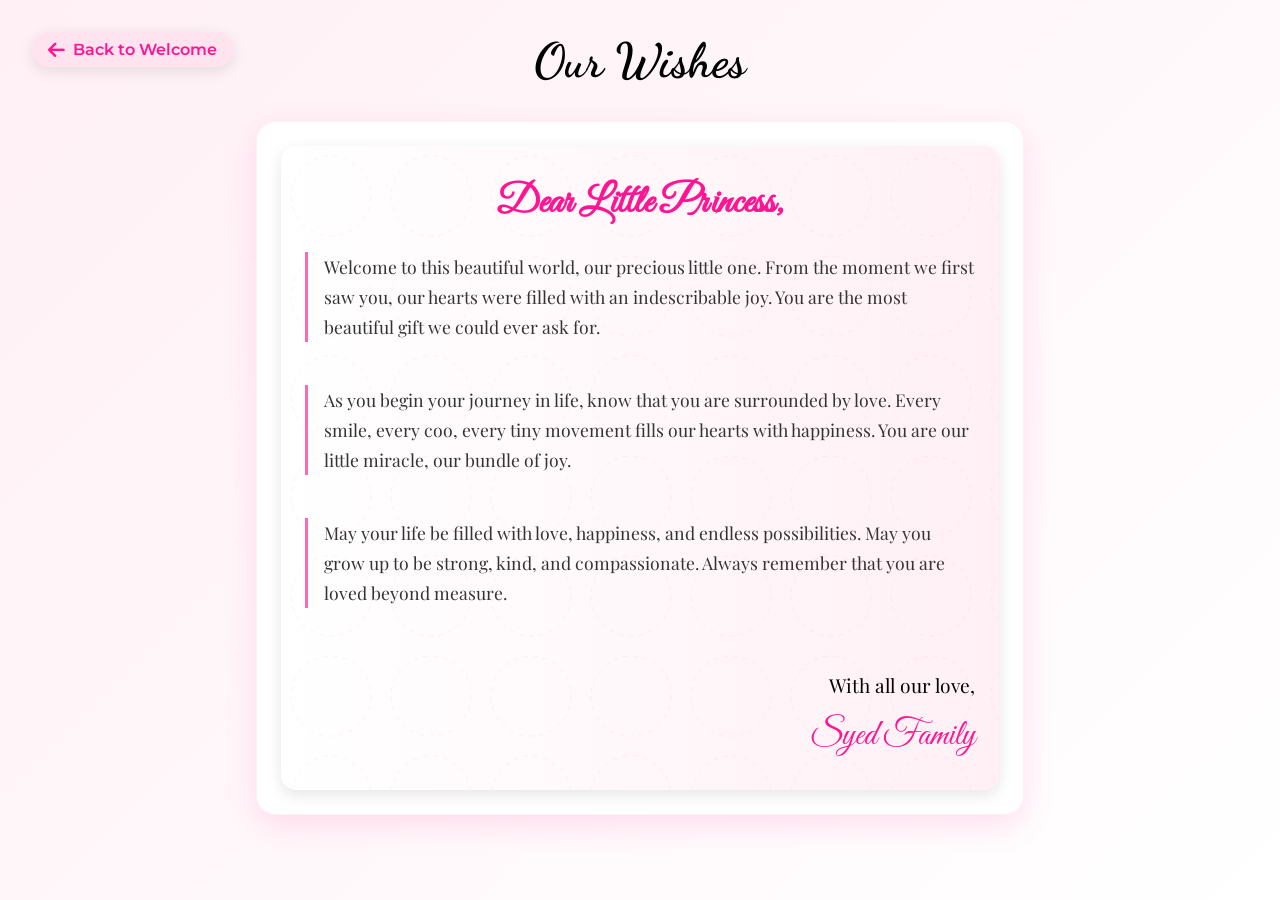
==== commit 4b53ead8: "Resolved merge conflicts" ====
--- a/wishes.html
+++ b/wishes.html
@@ -31,7 +31,7 @@
                         </div>
                         <div class="letter-closing-container">
                             <p class="letter-closing">With all our love,</p>
-                            <p class="letter-signature">Mom & Dad</p>
+                            <p class="letter-signature">Syed Family</p>
                         </div>
                     </div>
                 </div>
--- a/css/styles.css
+++ b/css/styles.css
@@ -60,7 +60,7 @@
 .section-title {
     font-family: 'Dancing Script', cursive;
     font-size: 3rem;
-    color: var(--secondary-color);
+    color: var(--secondary-color)#333;
     margin-bottom: 2rem;
     text-align: center;
 }
@@ -80,7 +80,7 @@
 .title {
     font-family: 'Playfair Display', serif;
     font-size: 4rem;
-    color: var(--primary-color);
+    color: #333;
     margin-bottom: 1rem;
     text-shadow: 2px 2px 4px rgba(0, 0, 0, 0.1);
 }
@@ -91,6 +91,7 @@
     color: var(--secondary-color);
     margin-bottom: 2rem;
     text-shadow: 2px 2px 4px rgba(0, 0, 0, 0.1);
+    /* color: #000; */
 }
 
 /* Improved Main Page Layout */
@@ -1553,15 +1554,20 @@
     margin: 0.8rem 0;
 }
 
+.header-decorations h1{
+    color: #333;
+}
+
 .decoration-item {
     font-size: 1.5rem;
-    color: white;
+    color:  #0072ff;
     animation: twinkle 3s infinite;
     opacity: 0.8;
 }
 
 .decoration-item:nth-child(2) {
     animation-delay: 0.5s;
+    color: red;
 }
 
 .decoration-item:nth-child(3) {
@@ -1582,7 +1588,7 @@
 .card-header .title {
     font-family: 'Great Vibes', cursive;
     font-size: 3.8rem;
-    color: white;
+    color: #ff1493;
     margin-bottom: 0.8rem;
     text-shadow: 2px 2px 8px rgba(0, 0, 0, 0.2);
     animation: glow 3s infinite;
@@ -1600,7 +1606,7 @@
 .card-header .subtitle {
     font-family: 'Dancing Script', cursive;
     font-size: 2.5rem;
-    color: white;
+    color: black;
     opacity: 0.9;
     text-shadow: 1px 1px 4px rgba(0, 0, 0, 0.2);
 }
